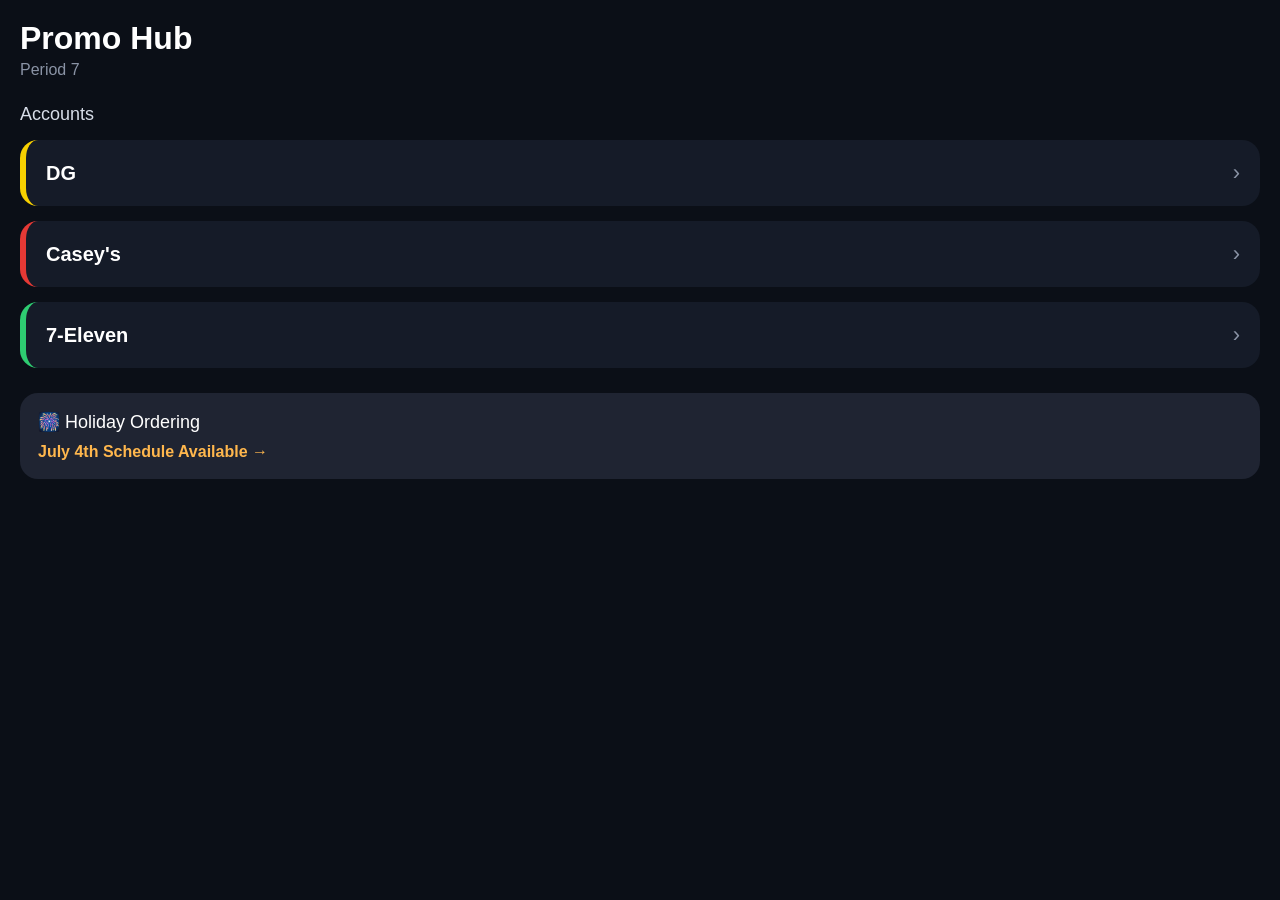
==== index.html @ db7236ee "Update index.html" ====
<!DOCTYPE html>
<html lang="en">
<head>
<meta charset="UTF-8">
<meta name="viewport" content="width=device-width, initial-scale=1.0">

<link rel="icon" href="icon.png">
<link rel="apple-touch-icon" href="5A4C8DC1-FA01-4F63-A4AE-FD2D5DADF38B.png">
<meta name="apple-mobile-web-app-capable" content="yes">
<meta name="apple-mobile-web-app-title" content="Promo Hub">
<title>Promo Hub</title>

<style>
* {
    margin: 0;
    padding: 0;
    box-sizing: border-box;
    font-family: "Segoe UI", sans-serif;
}

body {
    background: #0b0f17;
    color: white;
    padding: 20px;
}

a {
    text-decoration:none;
    color:white;
}

.header {
    margin-bottom: 25px;
}

.header h1 {
    font-size: 32px;
    font-weight: 700;
}

.period {
    color: #8a93a5;
    margin-top: 4px;
}

.section-title {
    margin-bottom: 15px;
    font-size: 18px;
    color: #d7dde8;
}

.card {
    background: #151b28;
    border-radius: 18px;
    padding: 20px;
    margin-bottom: 15px;
    cursor: pointer;
    transition: 0.2s;
    display: flex;
    justify-content: space-between;
    align-items: center;
}

.card:hover {
    transform: translateY(-2px);
}

.dg {
    border-left: 6px solid #f7d000;
}

.caseys {
    border-left: 6px solid #e53935;
}

.seven {
    border-left: 6px solid #2ecc71;
}

.card-title {
    font-size: 20px;
    font-weight: 600;
}

.arrow {
    font-size: 22px;
    color: #8a93a5;
}

.holiday-card {
    background: #1f2432;
    border-radius: 18px;
    padding: 18px;
    margin-top: 25px;
}

.holiday-title {
    font-size: 18px;
    margin-bottom: 10px;
}

.deadline {
    color: #ffb74d;
    font-weight: bold;
}
</style>
</head>

<body>

<div class="header">
    <h1>Promo Hub</h1>
    <div class="period">Period 7</div>
</div>

<div class="section-title">
    Accounts
</div>

<a href="dg.html">
    <div class="card dg">
        <div class="card-title">DG</div>
        <div class="arrow">›</div>
    </div>
</a>

<a href="caseys.html">
    <div class="card caseys">
        <div class="card-title">Casey's</div>
        <div class="arrow">›</div>
    </div>
</a>

<a href="seveneleven.html">
    <div class="card seven">
        <div class="card-title">7-Eleven</div>
        <div class="arrow">›</div>
    </div>
</a>

<a href="holidays.html">

<div class="holiday-card">

    <div class="holiday-title">
        🎆 Holiday Ordering
    </div>

    <div class="deadline">
        July 4th Schedule Available →
    </div>

</div>

</a>


</body>
</html>
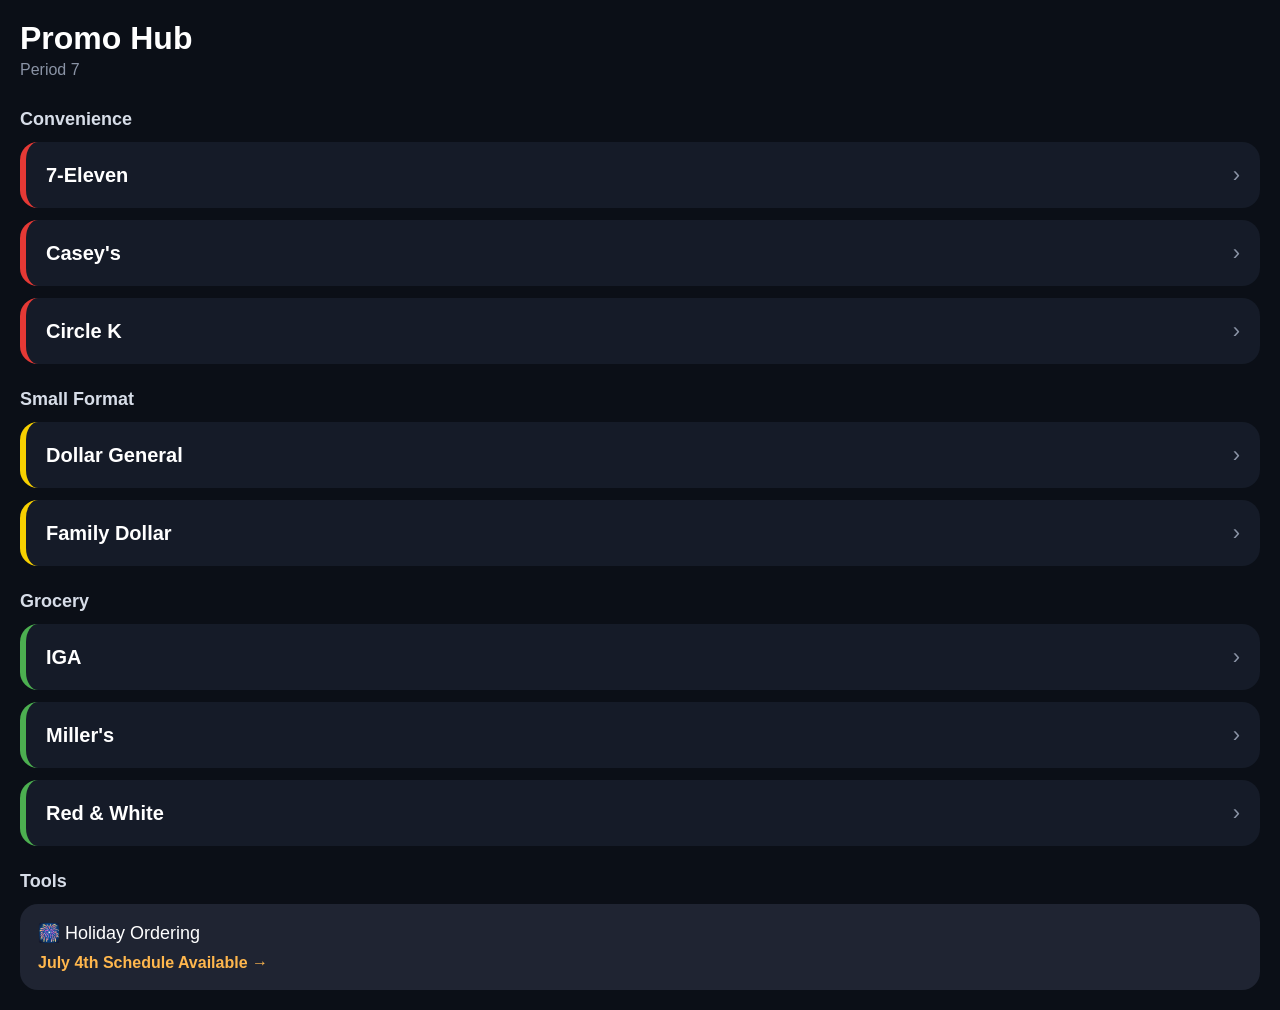
==== commit 82e589ca: "Add files via upload" ====
--- a/index.html
+++ b/index.html
@@ -1,13 +1,10 @@
 <!DOCTYPE html>
+
 <html lang="en">
 <head>
 <meta charset="UTF-8">
 <meta name="viewport" content="width=device-width, initial-scale=1.0">
 
-<link rel="icon" href="icon.png">
-<link rel="apple-touch-icon" href="5A4C8DC1-FA01-4F63-A4AE-FD2D5DADF38B.png">
-<meta name="apple-mobile-web-app-capable" content="yes">
-<meta name="apple-mobile-web-app-title" content="Promo Hub">
 <title>Promo Hub</title>
 
 <style>
@@ -25,12 +22,12 @@
 }
 
 a {
-    text-decoration:none;
-    color:white;
+    text-decoration: none;
+    color: white;
 }
 
 .header {
-    margin-bottom: 25px;
+    margin-bottom: 30px;
 }
 
 .header h1 {
@@ -44,16 +41,18 @@
 }
 
 .section-title {
-    margin-bottom: 15px;
+    margin-top: 25px;
+    margin-bottom: 12px;
     font-size: 18px;
     color: #d7dde8;
+    font-weight: 600;
 }
 
 .card {
     background: #151b28;
     border-radius: 18px;
     padding: 20px;
-    margin-bottom: 15px;
+    margin-bottom: 12px;
     cursor: pointer;
     transition: 0.2s;
     display: flex;
@@ -77,6 +76,10 @@
     border-left: 6px solid #2ecc71;
 }
 
+.grocery {
+    border-left: 6px solid #4caf50;
+}
+
 .card-title {
     font-size: 20px;
     font-weight: 600;
@@ -91,7 +94,7 @@
     background: #1f2432;
     border-radius: 18px;
     padding: 18px;
-    margin-top: 25px;
+    margin-top: 10px;
 }
 
 .holiday-title {
@@ -103,7 +106,9 @@
     color: #ffb74d;
     font-weight: bold;
 }
+
 </style>
+
 </head>
 
 <body>
@@ -114,12 +119,12 @@
 </div>
 
 <div class="section-title">
-    Accounts
-</div>
-
-<a href="dg.html">
-    <div class="card dg">
-        <div class="card-title">DG</div>
+    Convenience
+</div>
+
+<a href="seveneleven.html">
+    <div class="card caseys">
+        <div class="card-title">7-Eleven</div>
         <div class="arrow">›</div>
     </div>
 </a>
@@ -131,29 +136,78 @@
     </div>
 </a>
 
-<a href="seveneleven.html">
-    <div class="card seven">
-        <div class="card-title">7-Eleven</div>
-        <div class="arrow">›</div>
-    </div>
-</a>
+<a href="circlek.html">
+    <div class="card caseys">
+        <div class="card-title">Circle K</div>
+        <div class="arrow">›</div>
+    </div>
+</a>
+
+<div class="section-title">
+    Small Format
+</div>
+
+<a href="dg.html">
+    <div class="card dg">
+        <div class="card-title">Dollar General</div>
+        <div class="arrow">›</div>
+    </div>
+</a>
+
+<a href="familydollar.html">
+    <div class="card dg">
+        <div class="card-title">Family Dollar</div>
+        <div class="arrow">›</div>
+    </div>
+</a>
+
+<div class="section-title">
+    Grocery
+</div>
+
+<a href="iga.html">
+    <div class="card grocery">
+        <div class="card-title">IGA</div>
+        <div class="arrow">›</div>
+    </div>
+</a>
+
+<a href="millers.html">
+    <div class="card grocery">
+        <div class="card-title">Miller's</div>
+        <div class="arrow">›</div>
+    </div>
+</a>
+
+<a href="redandwhite.html">
+    <div class="card grocery">
+        <div class="card-title">Red & White</div>
+        <div class="arrow">›</div>
+    </div>
+</a>
+
+<div class="section-title">
+    Tools
+</div>
 
 <a href="holidays.html">
 
 <div class="holiday-card">
 
-    <div class="holiday-title">
-        🎆 Holiday Ordering
-    </div>
-
-    <div class="deadline">
-        July 4th Schedule Available →
-    </div>
-
-</div>
-
-</a>
-
+
+<div class="holiday-title">
+    🎆 Holiday Ordering
+</div>
+
+<div class="deadline">
+    July 4th Schedule Available →
+</div>
+
+
+</div>
+
+</a>
 
 </body>
 </html>
+
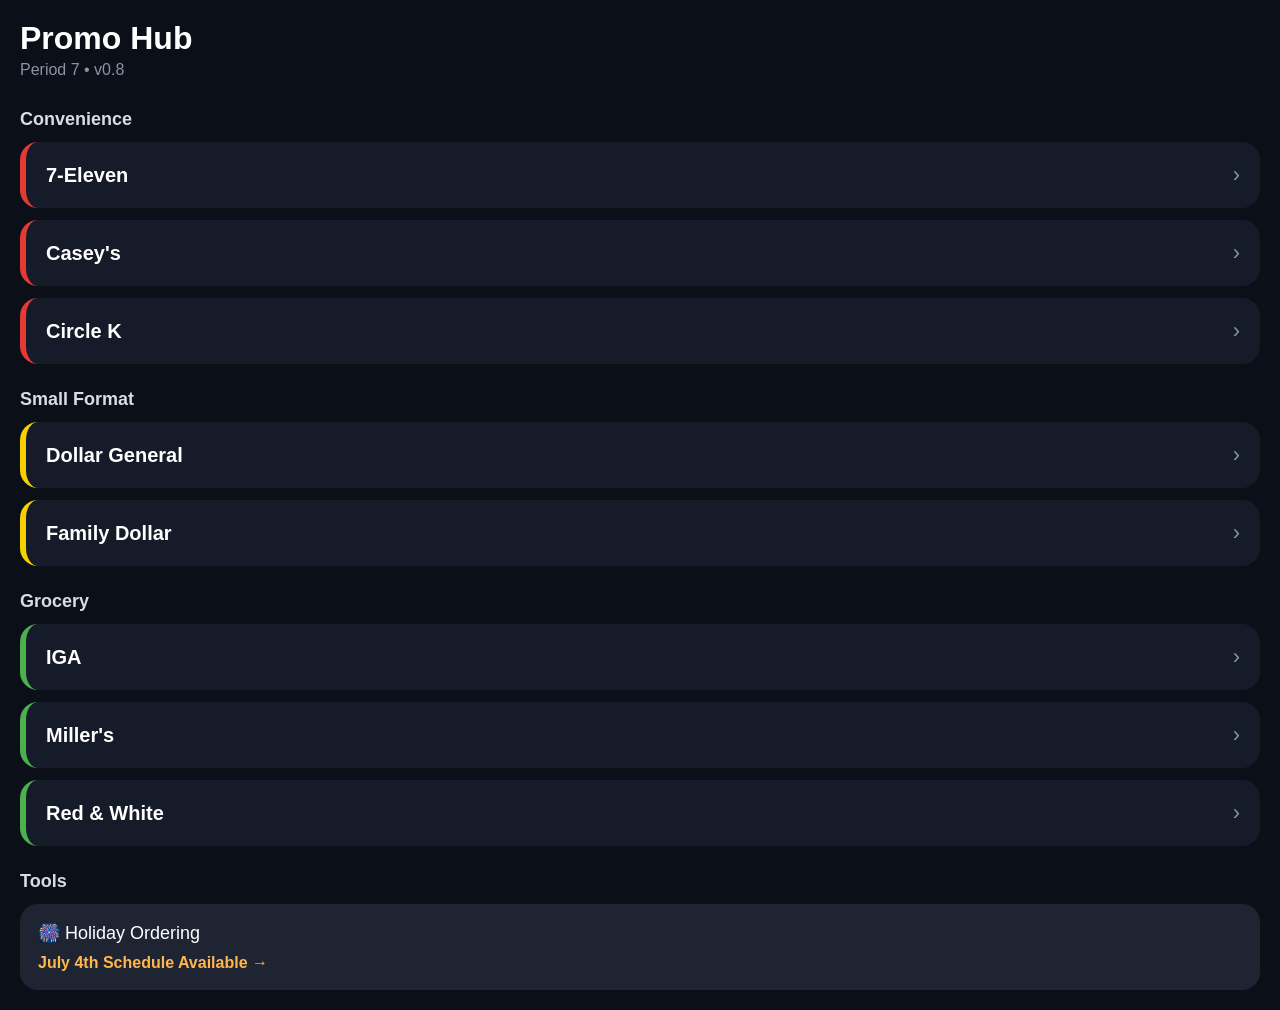
==== commit c9b99233: "Update index.html" ====
--- a/index.html
+++ b/index.html
@@ -4,7 +4,9 @@
 <head>
 <meta charset="UTF-8">
 <meta name="viewport" content="width=device-width, initial-scale=1.0">
-
+<meta http-equiv="Cache-Control" content="no-cache, no-store, must-revalidate">
+<meta http-equiv="Pragma" content="no-cache">
+<meta http-equiv="Expires" content="0">
 <title>Promo Hub</title>
 
 <style>
@@ -115,7 +117,9 @@
 
 <div class="header">
     <h1>Promo Hub</h1>
-    <div class="period">Period 7</div>
+   <div class="period">
+    Period 7 • v0.8
+</div>
 </div>
 
 <div class="section-title">
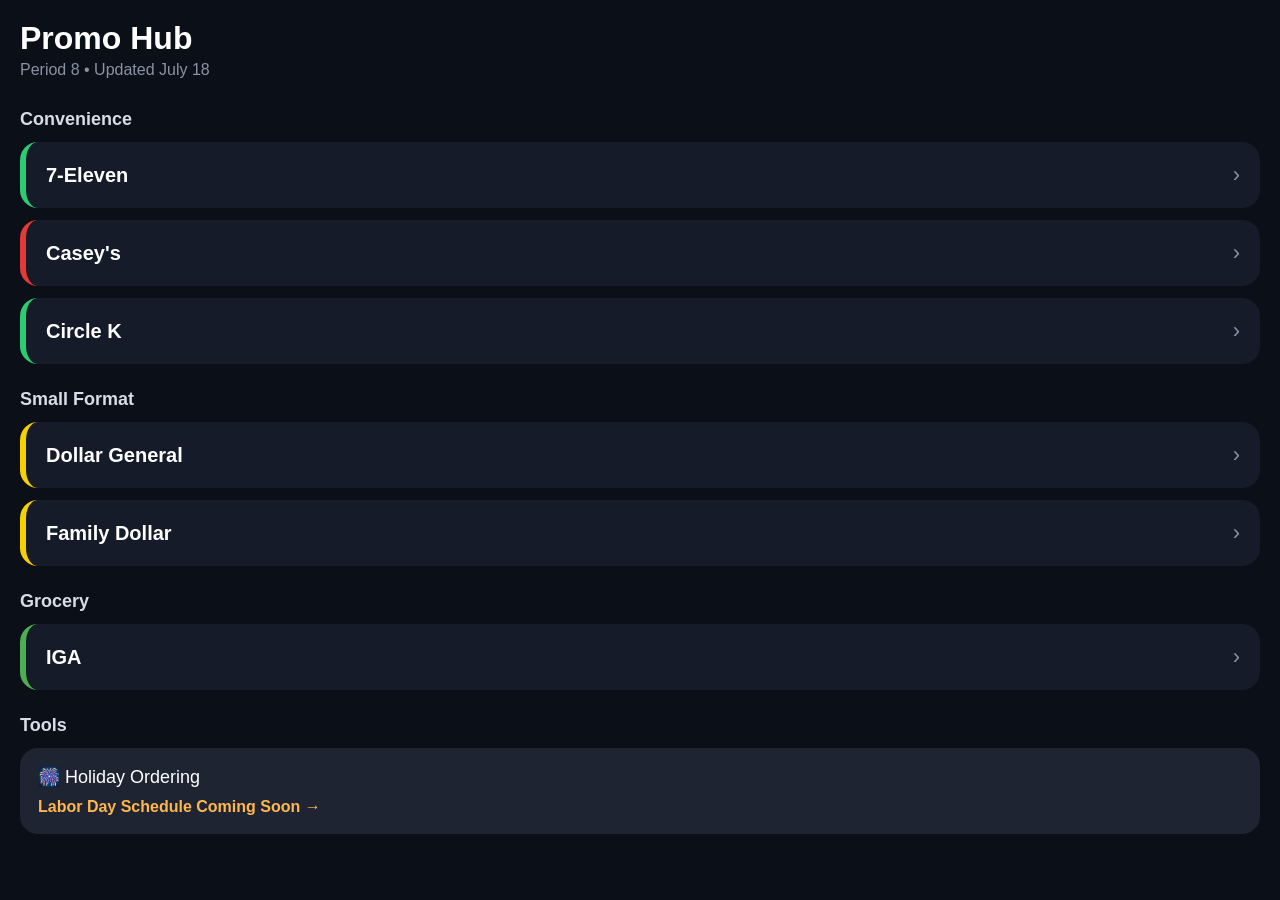
==== commit 3d52e0c7: "Add files via upload" ====
--- a/index.html
+++ b/index.html
@@ -1,125 +1,8 @@
-<!DOCTYPE html>
-
-<html lang="en">
-<head>
-<meta charset="UTF-8">
-<meta name="viewport" content="width=device-width, initial-scale=1.0">
-<meta http-equiv="Cache-Control" content="no-cache, no-store, must-revalidate">
-<meta http-equiv="Pragma" content="no-cache">
-<meta http-equiv="Expires" content="0">
-<title>Promo Hub</title>
-
-<style>
-* {
-    margin: 0;
-    padding: 0;
-    box-sizing: border-box;
-    font-family: "Segoe UI", sans-serif;
-}
-
-body {
-    background: #0b0f17;
-    color: white;
-    padding: 20px;
-}
-
-a {
-    text-decoration: none;
-    color: white;
-}
-
-.header {
-    margin-bottom: 30px;
-}
-
-.header h1 {
-    font-size: 32px;
-    font-weight: 700;
-}
-
-.period {
-    color: #8a93a5;
-    margin-top: 4px;
-}
-
-.section-title {
-    margin-top: 25px;
-    margin-bottom: 12px;
-    font-size: 18px;
-    color: #d7dde8;
-    font-weight: 600;
-}
-
-.card {
-    background: #151b28;
-    border-radius: 18px;
-    padding: 20px;
-    margin-bottom: 12px;
-    cursor: pointer;
-    transition: 0.2s;
-    display: flex;
-    justify-content: space-between;
-    align-items: center;
-}
-
-.card:hover {
-    transform: translateY(-2px);
-}
-
-.dg {
-    border-left: 6px solid #f7d000;
-}
-
-.caseys {
-    border-left: 6px solid #e53935;
-}
-
-.seven {
-    border-left: 6px solid #2ecc71;
-}
-
-.grocery {
-    border-left: 6px solid #4caf50;
-}
-
-.card-title {
-    font-size: 20px;
-    font-weight: 600;
-}
-
-.arrow {
-    font-size: 22px;
-    color: #8a93a5;
-}
-
-.holiday-card {
-    background: #1f2432;
-    border-radius: 18px;
-    padding: 18px;
-    margin-top: 10px;
-}
-
-.holiday-title {
-    font-size: 18px;
-    margin-bottom: 10px;
-}
-
-.deadline {
-    color: #ffb74d;
-    font-weight: bold;
-}
-
-</style>
-
-</head>
-
-<body>
+<!DOCTYPE html> <html lang="en"> <head> <meta charset="UTF-8"> <meta name="viewport" content="width=device-width, initial-scale=1.0"> <title>Promo Hub</title> <style> * { margin: 0; padding: 0; box-sizing: border-box; font-family: "Segoe UI", sans-serif; } body { background: #0b0f17; color: white; padding: 20px; } a { text-decoration: none; color: white; } .header { margin-bottom: 30px; } .header h1 { font-size: 32px; font-weight: 700; } .period { color: #8a93a5; margin-top: 4px; } .section-title { margin-top: 25px; margin-bottom: 12px; font-size: 18px; color: #d7dde8; font-weight: 600; } .card { background: #151b28; border-radius: 18px; padding: 20px; margin-bottom: 12px; cursor: pointer; transition: 0.2s; display: flex; justify-content: space-between; align-items: center; } .card:hover { transform: translateY(-2px); } .dg { border-left: 6px solid #f7d000; } .caseys { border-left: 6px solid #e53935; } .seven { border-left: 6px solid #2ecc71; } .grocery { border-left: 6px solid #4caf50; } .card-title { font-size: 20px; font-weight: 600; } .arrow { font-size: 22px; color: #8a93a5; } .holiday-card { background: #1f2432; border-radius: 18px; padding: 18px; margin-top: 10px; } .holiday-title { font-size: 18px; margin-bottom: 10px; } .deadline { color: #ffb74d; font-weight: bold; } </style> </head> <body> <div class="header"> 
 
 <div class="header">
     <h1>Promo Hub</h1>
-   <div class="period">
-    Period 7 • v0.8
-</div>
+    <div class="period">Period 8 • Updated July 18</div>
 </div>
 
 <div class="section-title">
@@ -127,7 +10,7 @@
 </div>
 
 <a href="seveneleven.html">
-    <div class="card caseys">
+    <div class="card seven">
         <div class="card-title">7-Eleven</div>
         <div class="arrow">›</div>
     </div>
@@ -141,7 +24,7 @@
 </a>
 
 <a href="circlek.html">
-    <div class="card caseys">
+    <div class="card seven">
         <div class="card-title">Circle K</div>
         <div class="arrow">›</div>
     </div>
@@ -176,42 +59,20 @@
     </div>
 </a>
 
-<a href="millers.html">
-    <div class="card grocery">
-        <div class="card-title">Miller's</div>
-        <div class="arrow">›</div>
-    </div>
-</a>
-
-<a href="redandwhite.html">
-    <div class="card grocery">
-        <div class="card-title">Red & White</div>
-        <div class="arrow">›</div>
-    </div>
-</a>
-
 <div class="section-title">
     Tools
 </div>
 
 <a href="holidays.html">
-
 <div class="holiday-card">
-
 
 <div class="holiday-title">
     🎆 Holiday Ordering
 </div>
 
 <div class="deadline">
-    July 4th Schedule Available →
+    Labor Day Schedule Coming Soon →
 </div>
 
-
 </div>
-
 </a>
-
-</body>
-</html>
-
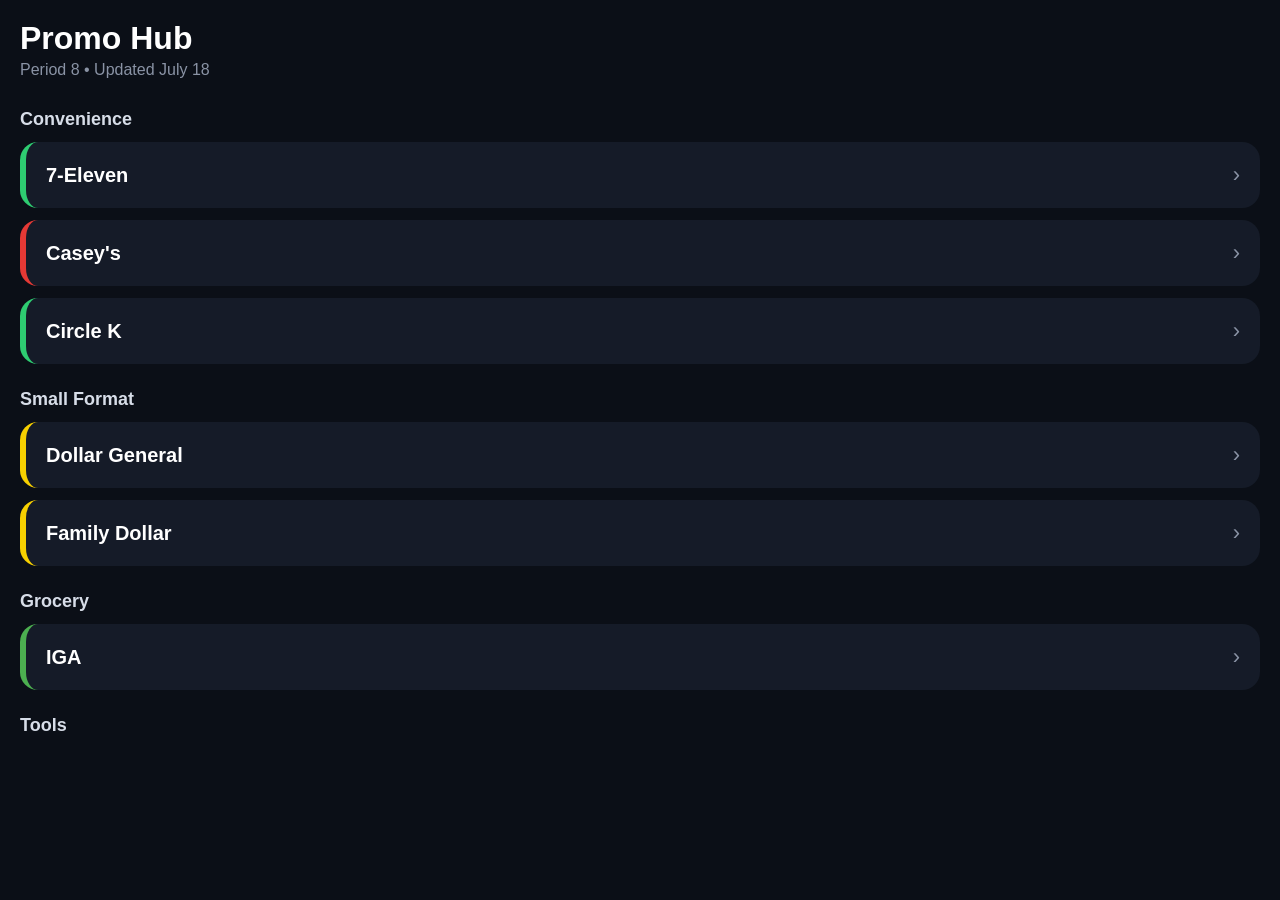
==== commit 7e84c26d: "Add files via upload" ====
--- a/index.html
+++ b/index.html
@@ -63,7 +63,7 @@
     Tools
 </div>
 
-<a href="holidays.html">
+<!-- <a href="holidays.html">
 <div class="holiday-card">
 
 <div class="holiday-title">
@@ -75,4 +75,4 @@
 </div>
 
 </div>
-</a>
+</a> -->
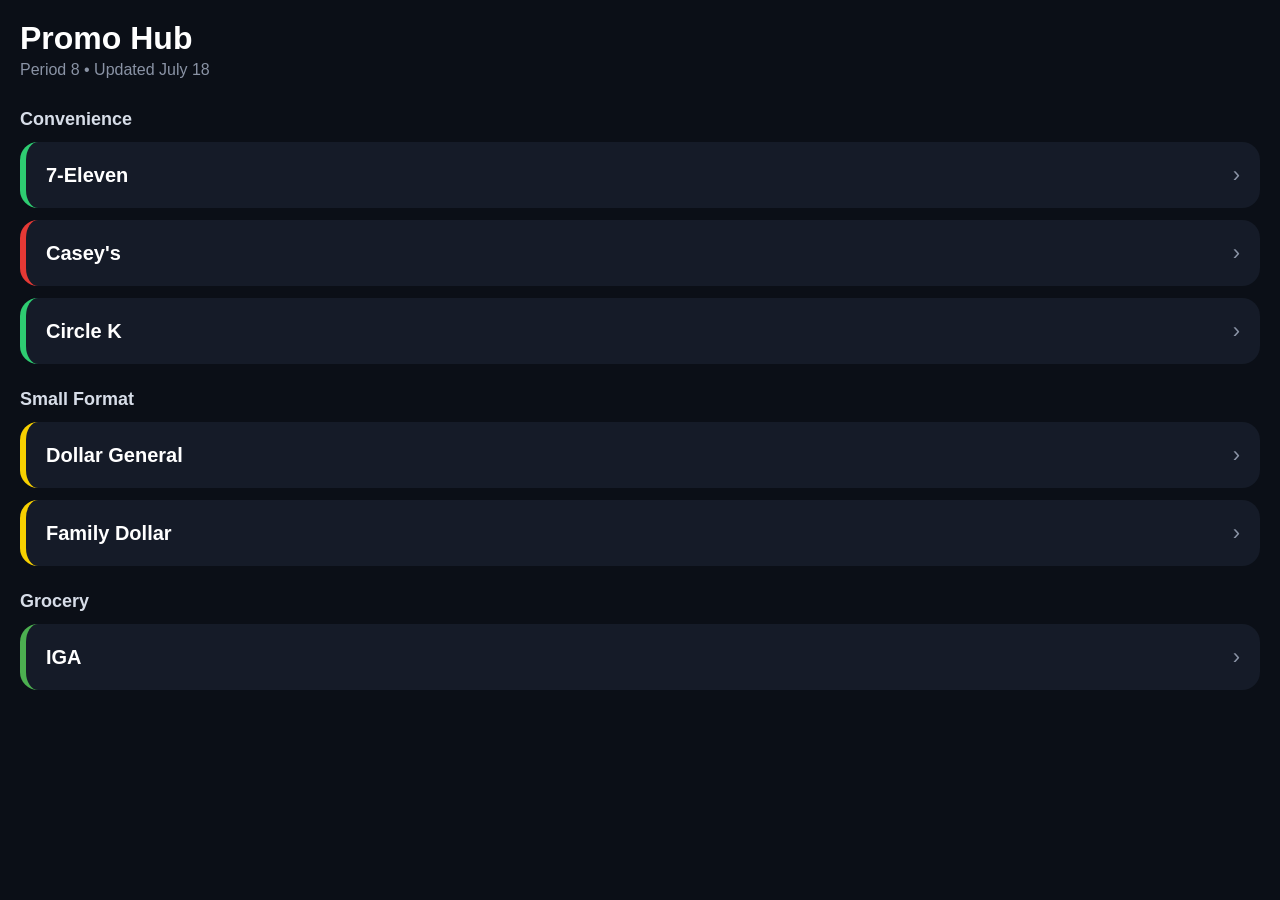
==== commit 5261327e: "Add files via upload" ====
--- a/index.html
+++ b/index.html
@@ -59,11 +59,11 @@
     </div>
 </a>
 
-<div class="section-title">
+<!--  <div class="section-title">
     Tools
 </div>
 
-<!-- <a href="holidays.html">
+<a href="holidays.html">
 <div class="holiday-card">
 
 <div class="holiday-title">
